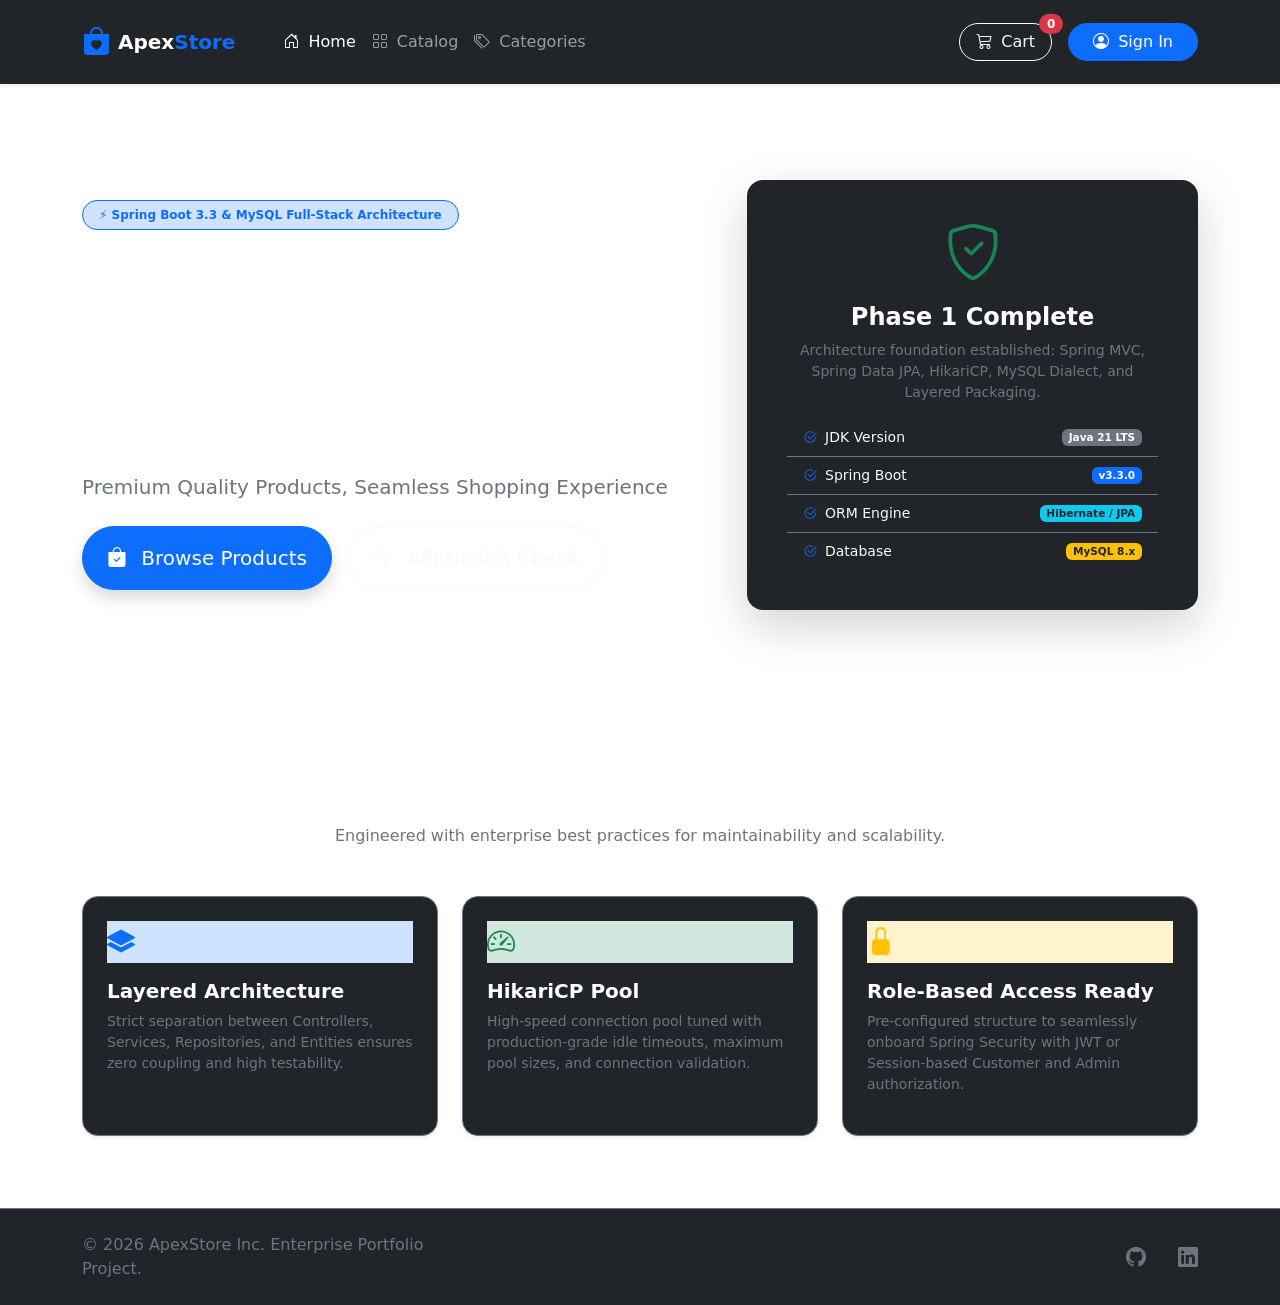
==== src/main/resources/templates/index.html @ 82ab6266 "feat: initial commit - Phase 1 architecture setup" ====
<!DOCTYPE html>
<html xmlns:th="http://www.thymeleaf.org" lang="en">
<head>
    <meta charset="UTF-8">
    <meta name="viewport" content="width=device-width, initial-scale=1.0">
    <title th:text="${appName}">ApexStore - Modern E-Commerce</title>
    <!-- Bootstrap 5 CSS -->
    <link href="https://cdn.jsdelivr.net/npm/bootstrap@5.3.3/dist/css/bootstrap.min.css" rel="stylesheet">
    <!-- Bootstrap Icons -->
    <link href="https://cdn.jsdelivr.net/npm/bootstrap-icons@1.11.3/font/bootstrap-icons.min.css" rel="stylesheet">
    <!-- Google Fonts -->
    <link href="https://fonts.googleapis.com/css2?family=Plus+Jakarta+Sans:wght@400;500;600;700;800&display=swap" rel="stylesheet">
    <!-- Custom CSS -->
    <link rel="stylesheet" th:href="@{/css/style.css}" href="/css/style.css">
</head>
<body>

    <!-- Navigation Header -->
    <nav class="navbar navbar-expand-lg navbar-dark bg-dark sticky-top shadow-sm py-3">
        <div class="container">
            <a class="navbar-brand fw-bold d-flex align-items-center gap-2" href="/">
                <i class="bi bi-bag-heart-fill text-primary fs-3"></i>
                <span class="brand-text">Apex<span class="text-primary">Store</span></span>
            </a>
            <button class="navbar-toggler border-0" type="button" data-bs-toggle="collapse" data-bs-target="#navbarContent">
                <span class="navbar-toggler-icon"></span>
            </button>

            <div class="collapse navbar-collapse" id="navbarContent">
                <ul class="navbar-nav me-auto mb-2 mb-lg-0 ms-lg-4">
                    <li class="nav-item">
                        <a class="nav-link active" href="/"><i class="bi bi-house-door me-1"></i> Home</a>
                    </li>
                    <li class="nav-item">
                        <a class="nav-link" href="/products"><i class="bi bi-grid me-1"></i> Catalog</a>
                    </li>
                    <li class="nav-item">
                        <a class="nav-link" href="/categories"><i class="bi bi-tags me-1"></i> Categories</a>
                    </li>
                </ul>

                <div class="d-flex align-items-center gap-3">
                    <a href="/cart" class="btn btn-outline-light position-relative rounded-pill px-3">
                        <i class="bi bi-cart3 me-1"></i> Cart
                        <span class="position-absolute top-0 start-100 translate-middle badge rounded-pill bg-danger">
                            0
                        </span>
                    </a>
                    <a href="/login" class="btn btn-primary rounded-pill px-4">
                        <i class="bi bi-person-circle me-1"></i> Sign In
                    </a>
                </div>
            </div>
        </div>
    </nav>

    <!-- Hero Section -->
    <header class="hero-section py-5 text-white position-relative">
        <div class="container py-lg-5">
            <div class="row align-items-center gy-4">
                <div class="col-lg-7">
                    <span class="badge bg-primary-subtle text-primary border border-primary px-3 py-2 rounded-pill fw-semibold mb-3">
                        ⚡ Spring Boot 3.3 & MySQL Full-Stack Architecture
                    </span>
                    <h1 class="display-4 fw-extrabold text-white lh-sm mb-3">
                        Discover Curated Products for Modern Living.
                    </h1>
                    <p class="lead text-secondary mb-4" th:text="${tagline}">
                        Premium Quality Products, Seamless Shopping Experience
                    </p>
                    <div class="d-flex flex-wrap gap-3">
                        <a href="/products" class="btn btn-primary btn-lg rounded-pill px-4 py-3 shadow">
                            <i class="bi bi-bag-check-fill me-2"></i> Browse Products
                        </a>
                        <a href="/api/v1/health" target="_blank" class="btn btn-outline-light btn-lg rounded-pill px-4 py-3">
                            <i class="bi bi-activity me-2"></i> API Health Check
                        </a>
                    </div>
                </div>
                <div class="col-lg-5 text-center">
                    <div class="hero-card card border-0 shadow-lg rounded-4 overflow-hidden bg-dark text-white p-4">
                        <div class="card-body">
                            <div class="feature-icon mb-3">
                                <i class="bi bi-shield-check text-success display-4"></i>
                            </div>
                            <h4 class="fw-bold mb-2">Phase 1 Complete</h4>
                            <p class="text-secondary small mb-3">
                                Architecture foundation established: Spring MVC, Spring Data JPA, HikariCP, MySQL Dialect, and Layered Packaging.
                            </p>
                            <div class="list-group list-group-flush text-start small bg-transparent">
                                <div class="list-group-item bg-transparent text-light border-secondary d-flex justify-content-between align-items-center">
                                    <span><i class="bi bi-check2-circle text-primary me-2"></i>JDK Version</span>
                                    <span class="badge bg-secondary">Java 21 LTS</span>
                                </div>
                                <div class="list-group-item bg-transparent text-light border-secondary d-flex justify-content-between align-items-center">
                                    <span><i class="bi bi-check2-circle text-primary me-2"></i>Spring Boot</span>
                                    <span class="badge bg-primary">v3.3.0</span>
                                </div>
                                <div class="list-group-item bg-transparent text-light border-secondary d-flex justify-content-between align-items-center">
                                    <span><i class="bi bi-check2-circle text-primary me-2"></i>ORM Engine</span>
                                    <span class="badge bg-info text-dark">Hibernate / JPA</span>
                                </div>
                                <div class="list-group-item bg-transparent text-light border-secondary d-flex justify-content-between align-items-center">
                                    <span><i class="bi bi-check2-circle text-primary me-2"></i>Database</span>
                                    <span class="badge bg-warning text-dark">MySQL 8.x</span>
                                </div>
                            </div>
                        </div>
                    </div>
                </div>
            </div>
        </div>
    </header>

    <!-- Core Highlights Section -->
    <section class="py-5 bg-darker">
        <div class="container py-4">
            <div class="text-center mb-5">
                <h2 class="fw-bold text-white">System Architecture Highlights</h2>
                <p class="text-secondary">Engineered with enterprise best practices for maintainability and scalability.</p>
            </div>
            <div class="row g-4">
                <div class="col-md-4">
                    <div class="card h-100 bg-dark text-white border-secondary rounded-4 p-4 shadow-sm hover-card">
                        <div class="icon-circle bg-primary-subtle text-primary mb-3">
                            <i class="bi bi-layers-fill fs-3"></i>
                        </div>
                        <h5 class="fw-bold">Layered Architecture</h5>
                        <p class="text-secondary small">
                            Strict separation between Controllers, Services, Repositories, and Entities ensures zero coupling and high testability.
                        </p>
                    </div>
                </div>
                <div class="col-md-4">
                    <div class="card h-100 bg-dark text-white border-secondary rounded-4 p-4 shadow-sm hover-card">
                        <div class="icon-circle bg-success-subtle text-success mb-3">
                            <i class="bi bi-speedometer2 fs-3"></i>
                        </div>
                        <h5 class="fw-bold">HikariCP Pool</h5>
                        <p class="text-secondary small">
                            High-speed connection pool tuned with production-grade idle timeouts, maximum pool sizes, and connection validation.
                        </p>
                    </div>
                </div>
                <div class="col-md-4">
                    <div class="card h-100 bg-dark text-white border-secondary rounded-4 p-4 shadow-sm hover-card">
                        <div class="icon-circle bg-warning-subtle text-warning mb-3">
                            <i class="bi bi-lock-fill fs-3"></i>
                        </div>
                        <h5 class="fw-bold">Role-Based Access Ready</h5>
                        <p class="text-secondary small">
                            Pre-configured structure to seamlessly onboard Spring Security with JWT or Session-based Customer and Admin authorization.
                        </p>
                    </div>
                </div>
            </div>
        </div>
    </section>

    <!-- Footer -->
    <footer class="bg-dark text-secondary py-4 border-top border-secondary">
        <div class="container d-flex flex-wrap justify-content-between align-items-center">
            <p class="col-md-4 mb-0 text-secondary">&copy; 2026 ApexStore Inc. Enterprise Portfolio Project.</p>
            <ul class="nav col-md-4 justify-content-end list-unstyled d-flex gap-3">
                <li class="ms-3"><a class="text-secondary fs-5" href="#"><i class="bi bi-github"></i></a></li>
                <li class="ms-3"><a class="text-secondary fs-5" href="#"><i class="bi bi-linkedin"></i></a></li>
            </ul>
        </div>
    </footer>

    <!-- Bootstrap 5 JS Bundle with Popper -->
    <script src="https://cdn.jsdelivr.net/npm/bootstrap@5.3.3/dist/js/bootstrap.bundle.min.js"></script>
</body>
</html>
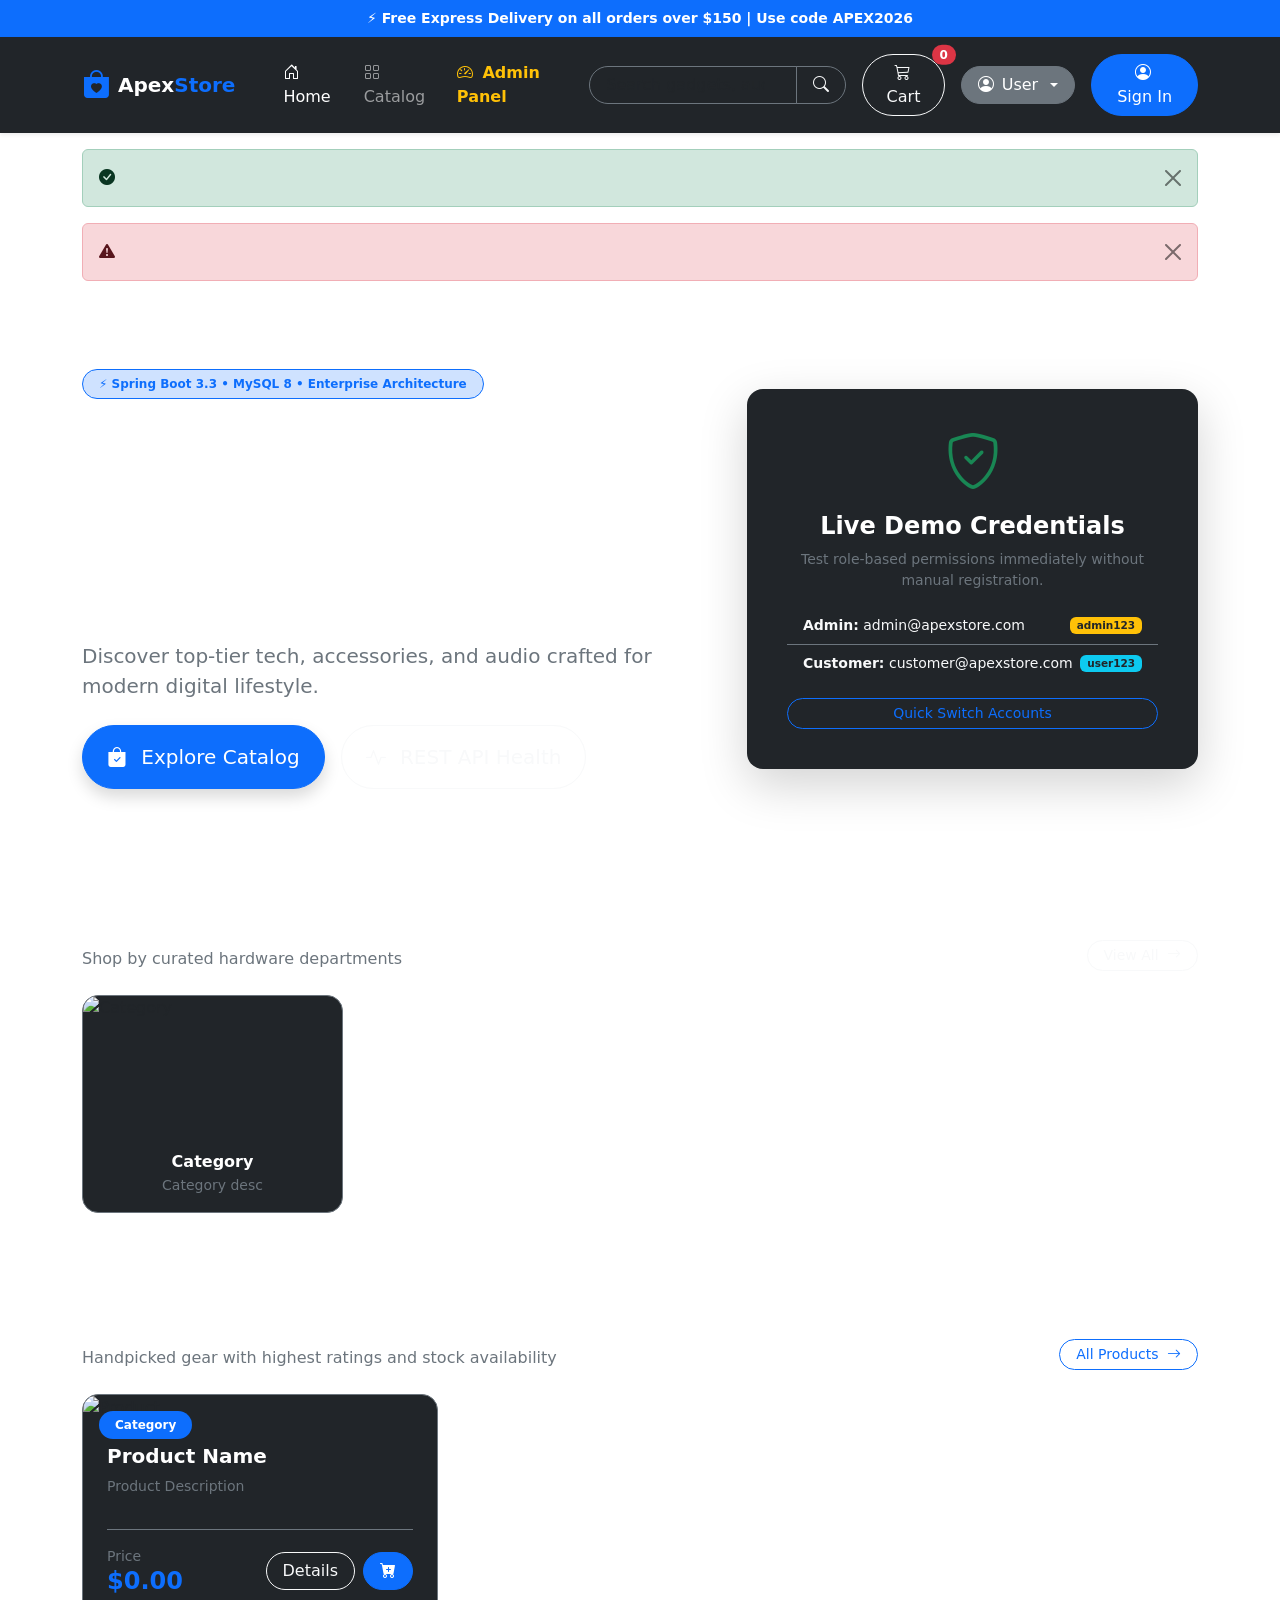
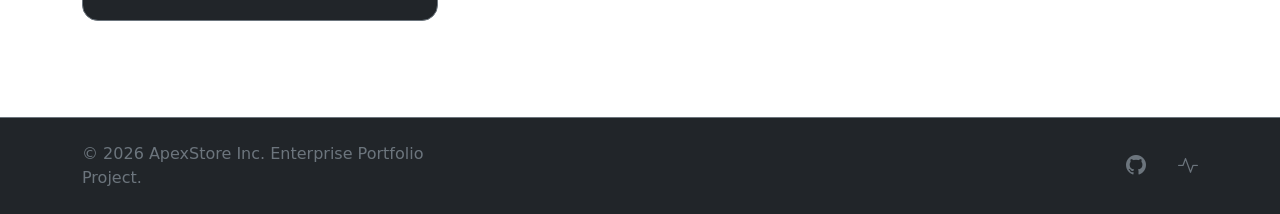
==== commit 458f5904: "first commit" ====
--- a/src/main/resources/templates/index.html
+++ b/src/main/resources/templates/index.html
@@ -3,19 +3,20 @@
 <head>
     <meta charset="UTF-8">
     <meta name="viewport" content="width=device-width, initial-scale=1.0">
-    <title th:text="${appName}">ApexStore - Modern E-Commerce</title>
-    <!-- Bootstrap 5 CSS -->
+    <title>ApexStore - Modern E-Commerce Platform</title>
     <link href="https://cdn.jsdelivr.net/npm/bootstrap@5.3.3/dist/css/bootstrap.min.css" rel="stylesheet">
-    <!-- Bootstrap Icons -->
     <link href="https://cdn.jsdelivr.net/npm/bootstrap-icons@1.11.3/font/bootstrap-icons.min.css" rel="stylesheet">
-    <!-- Google Fonts -->
     <link href="https://fonts.googleapis.com/css2?family=Plus+Jakarta+Sans:wght@400;500;600;700;800&display=swap" rel="stylesheet">
-    <!-- Custom CSS -->
     <link rel="stylesheet" th:href="@{/css/style.css}" href="/css/style.css">
 </head>
 <body>
 
-    <!-- Navigation Header -->
+    <!-- Top Notification Bar -->
+    <div class="bg-primary text-white text-center py-2 small fw-semibold">
+        <span>⚡ Free Express Delivery on all orders over $150 | Use code <strong>APEX2026</strong></span>
+    </div>
+
+    <!-- Main Navigation Bar -->
     <nav class="navbar navbar-expand-lg navbar-dark bg-dark sticky-top shadow-sm py-3">
         <div class="container">
             <a class="navbar-brand fw-bold d-flex align-items-center gap-2" href="/">
@@ -34,76 +35,120 @@
                     <li class="nav-item">
                         <a class="nav-link" href="/products"><i class="bi bi-grid me-1"></i> Catalog</a>
                     </li>
-                    <li class="nav-item">
-                        <a class="nav-link" href="/categories"><i class="bi bi-tags me-1"></i> Categories</a>
+                    <li class="nav-item" th:if="${currentUser != null and currentUser.role.name() == 'ROLE_ADMIN'}">
+                        <a class="nav-link text-warning fw-semibold" href="/admin">
+                            <i class="bi bi-speedometer2 me-1"></i> Admin Panel
+                        </a>
                     </li>
                 </ul>
 
+                <!-- Search Input Form -->
+                <form class="d-flex me-lg-3 my-2 my-lg-0" action="/products" method="get">
+                    <div class="input-group">
+                        <input class="form-control bg-dark text-white border-secondary rounded-start-pill px-3" type="search" name="search" placeholder="Search gadgets, audio..." aria-label="Search">
+                        <button class="btn btn-outline-secondary rounded-end-pill px-3" type="submit">
+                            <i class="bi bi-search text-light"></i>
+                        </button>
+                    </div>
+                </form>
+
+                <!-- User & Cart Actions -->
                 <div class="d-flex align-items-center gap-3">
                     <a href="/cart" class="btn btn-outline-light position-relative rounded-pill px-3">
                         <i class="bi bi-cart3 me-1"></i> Cart
-                        <span class="position-absolute top-0 start-100 translate-middle badge rounded-pill bg-danger">
+                        <span class="position-absolute top-0 start-100 translate-middle badge rounded-pill bg-danger" th:text="${cartCount}">
                             0
                         </span>
                     </a>
-                    <a href="/login" class="btn btn-primary rounded-pill px-4">
-                        <i class="bi bi-person-circle me-1"></i> Sign In
-                    </a>
+
+                    <!-- Logged In User Dropdown -->
+                    <div class="dropdown" th:if="${currentUser != null}">
+                        <button class="btn btn-secondary rounded-pill px-3 dropdown-toggle d-flex align-items-center gap-2" type="button" data-bs-toggle="dropdown">
+                            <i class="bi bi-person-circle"></i>
+                            <span th:text="${currentUser.fullName}">User</span>
+                        </button>
+                        <ul class="dropdown-menu dropdown-menu-dark dropdown-menu-end shadow">
+                            <li><a class="dropdown-item" href="/orders"><i class="bi bi-box-seam me-2"></i> My Orders</a></li>
+                            <li th:if="${currentUser.role.name() == 'ROLE_ADMIN'}">
+                                <a class="dropdown-item text-warning" href="/admin"><i class="bi bi-speedometer2 me-2"></i> Admin Dashboard</a>
+                            </li>
+                            <li><hr class="dropdown-divider"></li>
+                            <li><a class="dropdown-item text-danger" href="/logout"><i class="bi bi-box-arrow-right me-2"></i> Sign Out</a></li>
+                        </ul>
+                    </div>
+
+                    <!-- Guest User Sign In -->
+                    <div th:if="${currentUser == null}">
+                        <a href="/login" class="btn btn-primary rounded-pill px-4">
+                            <i class="bi bi-person-circle me-1"></i> Sign In
+                        </a>
+                    </div>
                 </div>
             </div>
         </div>
     </nav>
+
+    <!-- Flash Messages -->
+    <div class="container mt-3" th:if="${successMessage}">
+        <div class="alert alert-success alert-dismissible fade show" role="alert">
+            <i class="bi bi-check-circle-fill me-2"></i> <span th:text="${successMessage}"></span>
+            <button type="button" class="btn-close" data-bs-dismiss="alert"></button>
+        </div>
+    </div>
+    <div class="container mt-3" th:if="${errorMessage}">
+        <div class="alert alert-danger alert-dismissible fade show" role="alert">
+            <i class="bi bi-exclamation-triangle-fill me-2"></i> <span th:text="${errorMessage}"></span>
+            <button type="button" class="btn-close" data-bs-dismiss="alert"></button>
+        </div>
+    </div>
 
     <!-- Hero Section -->
     <header class="hero-section py-5 text-white position-relative">
-        <div class="container py-lg-5">
+        <div class="container py-lg-4">
             <div class="row align-items-center gy-4">
                 <div class="col-lg-7">
                     <span class="badge bg-primary-subtle text-primary border border-primary px-3 py-2 rounded-pill fw-semibold mb-3">
-                        ⚡ Spring Boot 3.3 & MySQL Full-Stack Architecture
+                        ⚡ Spring Boot 3.3 • MySQL 8 • Enterprise Architecture
                     </span>
                     <h1 class="display-4 fw-extrabold text-white lh-sm mb-3">
-                        Discover Curated Products for Modern Living.
+                        Engineered for High-Performance Shopping.
                     </h1>
-                    <p class="lead text-secondary mb-4" th:text="${tagline}">
-                        Premium Quality Products, Seamless Shopping Experience
+                    <p class="lead text-secondary mb-4">
+                        Discover top-tier tech, accessories, and audio crafted for modern digital lifestyle.
                     </p>
                     <div class="d-flex flex-wrap gap-3">
                         <a href="/products" class="btn btn-primary btn-lg rounded-pill px-4 py-3 shadow">
-                            <i class="bi bi-bag-check-fill me-2"></i> Browse Products
+                            <i class="bi bi-bag-check-fill me-2"></i> Explore Catalog
                         </a>
                         <a href="/api/v1/health" target="_blank" class="btn btn-outline-light btn-lg rounded-pill px-4 py-3">
-                            <i class="bi bi-activity me-2"></i> API Health Check
+                            <i class="bi bi-activity me-2"></i> REST API Health
                         </a>
                     </div>
                 </div>
                 <div class="col-lg-5 text-center">
-                    <div class="hero-card card border-0 shadow-lg rounded-4 overflow-hidden bg-dark text-white p-4">
+                    <div class="card border-0 shadow-lg rounded-4 overflow-hidden bg-dark text-white p-4">
                         <div class="card-body">
                             <div class="feature-icon mb-3">
                                 <i class="bi bi-shield-check text-success display-4"></i>
                             </div>
-                            <h4 class="fw-bold mb-2">Phase 1 Complete</h4>
+                            <h4 class="fw-bold mb-2">Live Demo Credentials</h4>
                             <p class="text-secondary small mb-3">
-                                Architecture foundation established: Spring MVC, Spring Data JPA, HikariCP, MySQL Dialect, and Layered Packaging.
+                                Test role-based permissions immediately without manual registration.
                             </p>
                             <div class="list-group list-group-flush text-start small bg-transparent">
                                 <div class="list-group-item bg-transparent text-light border-secondary d-flex justify-content-between align-items-center">
-                                    <span><i class="bi bi-check2-circle text-primary me-2"></i>JDK Version</span>
-                                    <span class="badge bg-secondary">Java 21 LTS</span>
+                                    <div><strong>Admin:</strong> admin@apexstore.com</div>
+                                    <span class="badge bg-warning text-dark">admin123</span>
                                 </div>
                                 <div class="list-group-item bg-transparent text-light border-secondary d-flex justify-content-between align-items-center">
-                                    <span><i class="bi bi-check2-circle text-primary me-2"></i>Spring Boot</span>
-                                    <span class="badge bg-primary">v3.3.0</span>
-                                </div>
-                                <div class="list-group-item bg-transparent text-light border-secondary d-flex justify-content-between align-items-center">
-                                    <span><i class="bi bi-check2-circle text-primary me-2"></i>ORM Engine</span>
-                                    <span class="badge bg-info text-dark">Hibernate / JPA</span>
-                                </div>
-                                <div class="list-group-item bg-transparent text-light border-secondary d-flex justify-content-between align-items-center">
-                                    <span><i class="bi bi-check2-circle text-primary me-2"></i>Database</span>
-                                    <span class="badge bg-warning text-dark">MySQL 8.x</span>
-                                </div>
+                                    <div><strong>Customer:</strong> customer@apexstore.com</div>
+                                    <span class="badge bg-info text-dark">user123</span>
+                                </div>
+                            </div>
+                            <div class="mt-3">
+                                <a href="/login" class="btn btn-sm btn-outline-primary rounded-pill w-100">
+                                    Quick Switch Accounts
+                                </a>
                             </div>
                         </div>
                     </div>
@@ -112,63 +157,97 @@
         </div>
     </header>
 
-    <!-- Core Highlights Section -->
+    <!-- Categories Section -->
     <section class="py-5 bg-darker">
-        <div class="container py-4">
-            <div class="text-center mb-5">
-                <h2 class="fw-bold text-white">System Architecture Highlights</h2>
-                <p class="text-secondary">Engineered with enterprise best practices for maintainability and scalability.</p>
-            </div>
+        <div class="container">
+            <div class="d-flex justify-content-between align-items-end mb-4">
+                <div>
+                    <h3 class="fw-bold text-white mb-1">Browse Categories</h3>
+                    <p class="text-secondary mb-0">Shop by curated hardware departments</p>
+                </div>
+                <a href="/products" class="btn btn-outline-light rounded-pill btn-sm px-3">
+                    View All <i class="bi bi-arrow-right ms-1"></i>
+                </a>
+            </div>
+
             <div class="row g-4">
-                <div class="col-md-4">
-                    <div class="card h-100 bg-dark text-white border-secondary rounded-4 p-4 shadow-sm hover-card">
-                        <div class="icon-circle bg-primary-subtle text-primary mb-3">
-                            <i class="bi bi-layers-fill fs-3"></i>
-                        </div>
-                        <h5 class="fw-bold">Layered Architecture</h5>
-                        <p class="text-secondary small">
-                            Strict separation between Controllers, Services, Repositories, and Entities ensures zero coupling and high testability.
-                        </p>
-                    </div>
-                </div>
-                <div class="col-md-4">
-                    <div class="card h-100 bg-dark text-white border-secondary rounded-4 p-4 shadow-sm hover-card">
-                        <div class="icon-circle bg-success-subtle text-success mb-3">
-                            <i class="bi bi-speedometer2 fs-3"></i>
-                        </div>
-                        <h5 class="fw-bold">HikariCP Pool</h5>
-                        <p class="text-secondary small">
-                            High-speed connection pool tuned with production-grade idle timeouts, maximum pool sizes, and connection validation.
-                        </p>
-                    </div>
-                </div>
-                <div class="col-md-4">
-                    <div class="card h-100 bg-dark text-white border-secondary rounded-4 p-4 shadow-sm hover-card">
-                        <div class="icon-circle bg-warning-subtle text-warning mb-3">
-                            <i class="bi bi-lock-fill fs-3"></i>
-                        </div>
-                        <h5 class="fw-bold">Role-Based Access Ready</h5>
-                        <p class="text-secondary small">
-                            Pre-configured structure to seamlessly onboard Spring Security with JWT or Session-based Customer and Admin authorization.
-                        </p>
-                    </div>
+                <div class="col-6 col-md-3" th:each="cat : ${categories}">
+                    <a th:href="@{/products(categoryId=${cat.id})}" class="text-decoration-none">
+                        <div class="card bg-dark border-secondary rounded-4 overflow-hidden hover-card h-100">
+                            <img th:src="${cat.imageUrl}" class="card-img-top" style="height: 140px; object-fit: cover;" alt="Category">
+                            <div class="card-body p-3 text-center">
+                                <h6 class="fw-bold text-white mb-1" th:text="${cat.name}">Category</h6>
+                                <p class="text-secondary small mb-0" th:text="${cat.description}">Category desc</p>
+                            </div>
+                        </div>
+                    </a>
                 </div>
             </div>
         </div>
     </section>
 
+    <!-- Featured Products Section -->
+    <section class="py-5">
+        <div class="container">
+            <div class="d-flex justify-content-between align-items-end mb-4">
+                <div>
+                    <h3 class="fw-bold text-white mb-1">Featured Products</h3>
+                    <p class="text-secondary mb-0">Handpicked gear with highest ratings and stock availability</p>
+                </div>
+                <a href="/products" class="btn btn-outline-primary rounded-pill btn-sm px-3">
+                    All Products <i class="bi bi-arrow-right ms-1"></i>
+                </a>
+            </div>
+
+            <div class="row g-4">
+                <div class="col-12 col-sm-6 col-lg-4" th:each="product : ${featuredProducts}">
+                    <div class="card bg-dark border-secondary rounded-4 overflow-hidden hover-card h-100 d-flex flex-column">
+                        <div class="position-relative">
+                            <img th:src="${product.imageUrl}" class="card-img-top" style="height: 220px; object-fit: cover;" alt="Product">
+                            <span class="position-absolute top-0 start-0 m-3 badge bg-primary rounded-pill px-3 py-2" th:text="${product.category.name}">
+                                Category
+                            </span>
+                        </div>
+                        <div class="card-body p-4 d-flex flex-column">
+                            <h5 class="fw-bold text-white mb-2" th:text="${product.name}">Product Name</h5>
+                            <p class="text-secondary small mb-3 flex-grow-1" th:text="${product.description}">Product Description</p>
+                            
+                            <div class="d-flex justify-content-between align-items-center mt-3 pt-3 border-top border-secondary">
+                                <div>
+                                    <span class="text-secondary small d-block">Price</span>
+                                    <h4 class="fw-bold text-primary mb-0">$<span th:text="${#numbers.formatDecimal(product.price, 1, 2)}">0.00</span></h4>
+                                </div>
+                                <div class="d-flex gap-2">
+                                    <a th:href="@{/products/{id}(id=${product.id})}" class="btn btn-outline-light rounded-pill px-3">
+                                        Details
+                                    </a>
+                                    <form th:action="@{/cart/add}" method="post">
+                                        <input type="hidden" name="productId" th:value="${product.id}" />
+                                        <input type="hidden" name="quantity" value="1" />
+                                        <button type="submit" class="btn btn-primary rounded-pill px-3">
+                                            <i class="bi bi-cart-plus-fill"></i>
+                                        </button>
+                                    </form>
+                                </div>
+                            </div>
+                        </div>
+                    </div>
+                </div>
+            </div>
+        </div>
+    </section>
+
     <!-- Footer -->
-    <footer class="bg-dark text-secondary py-4 border-top border-secondary">
+    <footer class="bg-dark text-secondary py-4 border-top border-secondary mt-5">
         <div class="container d-flex flex-wrap justify-content-between align-items-center">
             <p class="col-md-4 mb-0 text-secondary">&copy; 2026 ApexStore Inc. Enterprise Portfolio Project.</p>
             <ul class="nav col-md-4 justify-content-end list-unstyled d-flex gap-3">
-                <li class="ms-3"><a class="text-secondary fs-5" href="#"><i class="bi bi-github"></i></a></li>
-                <li class="ms-3"><a class="text-secondary fs-5" href="#"><i class="bi bi-linkedin"></i></a></li>
+                <li class="ms-3"><a class="text-secondary fs-5" href="https://github.com"><i class="bi bi-github"></i></a></li>
+                <li class="ms-3"><a class="text-secondary fs-5" href="/api/v1/health"><i class="bi bi-activity"></i></a></li>
             </ul>
         </div>
     </footer>
 
-    <!-- Bootstrap 5 JS Bundle with Popper -->
     <script src="https://cdn.jsdelivr.net/npm/bootstrap@5.3.3/dist/js/bootstrap.bundle.min.js"></script>
 </body>
 </html>
